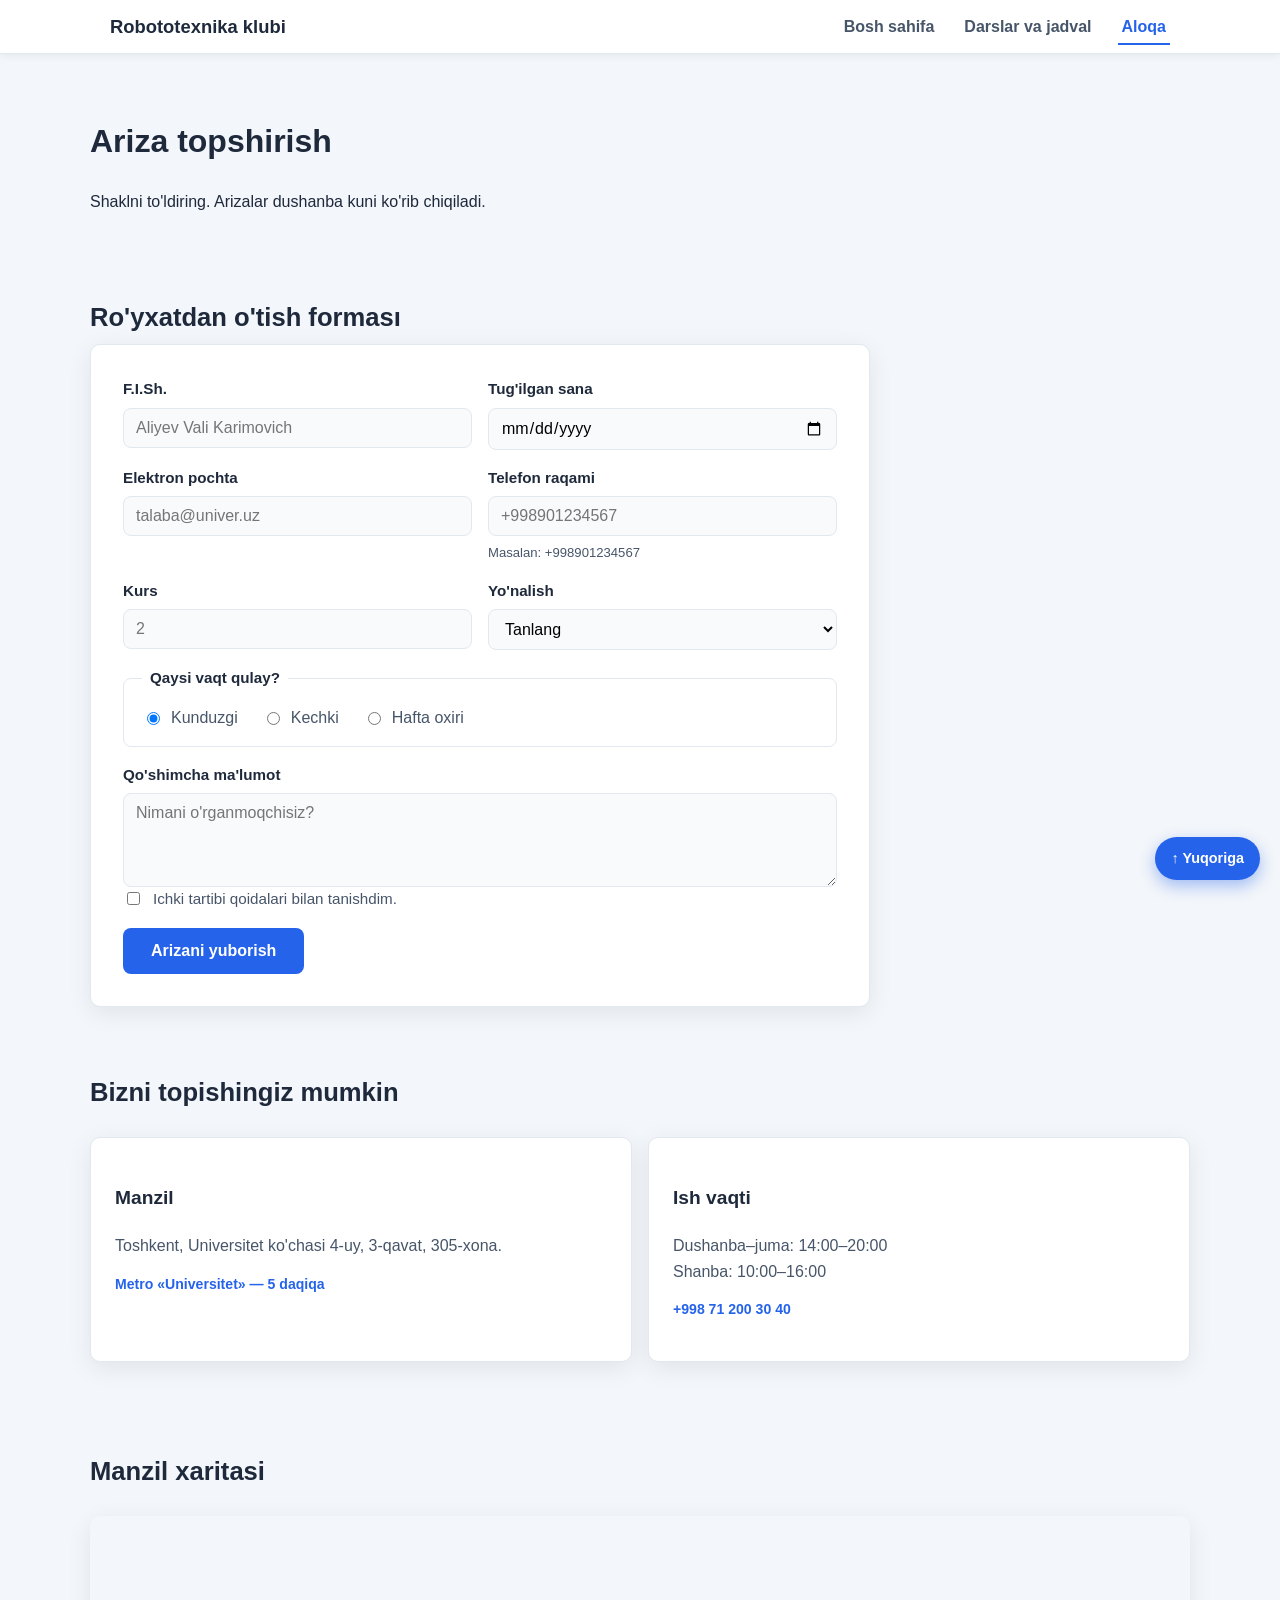
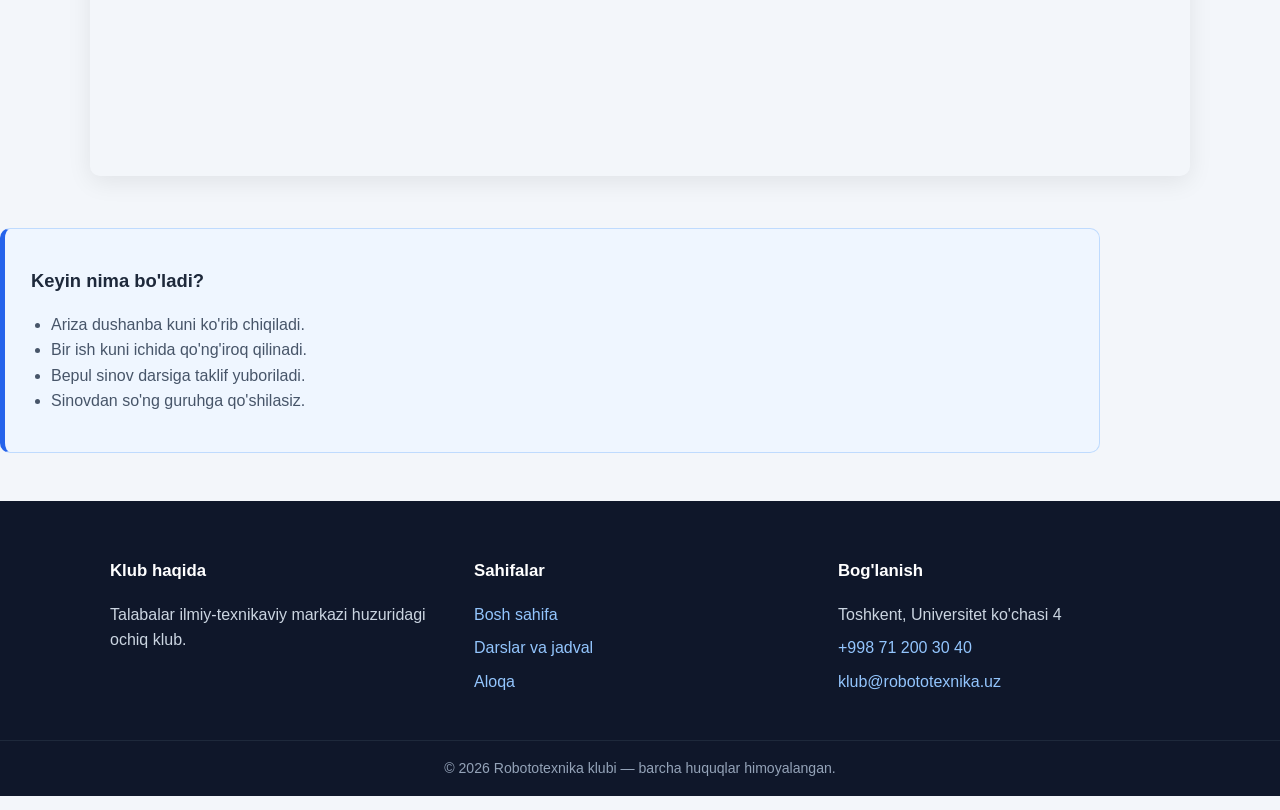
==== 2-amaliyot/aloqa.html @ 87ffa0e6 "2-amaliyot tayyorlandi" ====
<!DOCTYPE html>
<html lang="uz">
<head>
<meta charset="UTF-8">
<meta name="viewport" content="width=device-width, initial-scale=1.0">
<title>Ariza topshirish — Robototexnika klubi</title>
<link rel="stylesheet" href="css/style.css">
</head>
<body id="top">

<header class="site-header">
  <div class="header-inner">
    <a href="index.html" class="logo">Robototexnika klubi</a>
    <nav class="main-nav" aria-label="Asosiy menyu">
      <ul>
        <li><a href="index.html">Bosh sahifa</a></li>
        <li><a href="batafsil.html">Darslar va jadval</a></li>
        <li><a href="aloqa.html" class="active">Aloqa</a></li>
      </ul>
    </nav>
  </div>
</header>

<main>
  <div class="container page-header">
    <h1>Ariza topshirish</h1>
    <p>Shaklni to'ldiring. Arizalar dushanba kuni ko'rib chiqiladi.</p>
  </div>

  <section class="section container">
    <h2 class="section-title">Ro'yxatdan o'tish forması</h2>
    <form class="form-card" action="#" method="post">

      <div class="form-row">
        <div class="field"><label for="fullname">F.I.Sh.</label><input type="text" id="fullname" name="fullname" placeholder="Aliyev Vali Karimovich" required></div>
        <div class="field"><label for="birth">Tug'ilgan sana</label><input type="date" id="birth" name="birth"></div>
      </div>

      <div class="form-row">
        <div class="field"><label for="email">Elektron pochta</label><input type="email" id="email" name="email" placeholder="talaba@univer.uz" required></div>
        <div class="field"><label for="phone">Telefon raqami</label><input type="tel" id="phone" name="phone" pattern="\+998[0-9]{9}" placeholder="+998901234567" title="+998 bilan boshlanadi, 12 belgi" required><span class="hint">Masalan: +998901234567</span></div>
      </div>

      <div class="form-row">
        <div class="field"><label for="course">Kurs</label><input type="number" id="course" name="course" min="1" max="6" placeholder="2"></div>
        <div class="field"><label for="direction">Yo'nalish</label><select id="direction" name="direction" required><option value="">Tanlang</option><option value="arduino">Arduino asoslari</option><option value="python">Python robototexnika</option><option value="3d">3D-printer</option><option value="ai">Sun'iy intellekt</option></select></div>
      </div>

      <fieldset>
        <legend>Qaysi vaqt qulay?</legend>
        <div class="radio-row">
          <label for="slot-day"><input type="radio" id="slot-day" name="slot" value="day" checked> Kunduzgi</label>
          <label for="slot-evening"><input type="radio" id="slot-evening" name="slot" value="evening"> Kechki</label>
          <label for="slot-weekend"><input type="radio" id="slot-weekend" name="slot" value="weekend"> Hafta oxiri</label>
        </div>
      </fieldset>

      <div class="field"><label for="message">Qo'shimcha ma'lumot</label><textarea id="message" name="message" rows="4" placeholder="Nimani o'rganmoqchisiz?"></textarea></div>

      <div class="checkbox-row">
        <input type="checkbox" id="rules" name="rules" required>
        <label for="rules">Ichki tartibi qoidalari bilan tanishdim.</label>
      </div>

      <div class="form-actions"><button type="submit" class="btn btn-primary">Arizani yuborish</button></div>
    </form>
  </section>

  <section class="section container">
    <h2 class="section-title">Bizni topishingiz mumkin</h2>
    <div class="gallery">
      <article class="card"><h3>Manzil</h3><p>Toshkent, Universitet ko'chasi 4-uy, 3-qavat, 305-xona.</p><p class="meta">Metro «Universitet» — 5 daqiqa</p></article>
      <article class="card"><h3>Ish vaqti</h3><p>Dushanba–juma: 14:00–20:00<br>Shanba: 10:00–16:00</p><p class="meta">+998 71 200 30 40</p></article>
    </div>
  </section>

  <section class="section container">
    <h2 class="section-title">Manzil xaritasi</h2>
    <iframe class="map-frame" src="https://www.google.com/maps?q=Toshkent%20Universitet%20ko%27chasi%204&output=embed" title="Robototexnika klubi manzili" loading="lazy"></iframe>
  </section>

  <aside class="container aside-box">
    <h2>Keyin nima bo'ladi?</h2>
    <ul>
      <li>Ariza dushanba kuni ko'rib chiqiladi.</li>
      <li>Bir ish kuni ichida qo'ng'iroq qilinadi.</li>
      <li>Bepul sinov darsiga taklif yuboriladi.</li>
      <li>Sinovdan so'ng guruhga qo'shilasiz.</li>
    </ul>
  </aside>

</main>

<footer class="site-footer">
  <div class="footer-inner">
    <div class="footer-col"><h3>Klub haqida</h3><p>Talabalar ilmiy-texnikaviy markazi huzuridagi ochiq klub.</p></div>
    <div class="footer-col"><h3>Sahifalar</h3><ul><li><a href="index.html">Bosh sahifa</a></li><li><a href="batafsil.html">Darslar va jadval</a></li><li><a href="aloqa.html">Aloqa</a></li></ul></div>
    <div class="footer-col"><h3>Bog'lanish</h3><ul><li>Toshkent, Universitet ko'chasi 4</li><li><a href="tel:+998712003040">+998 71 200 30 40</a></li><li><a href="mailto:klub@robototexnika.uz">klub@robototexnika.uz</a></li></ul></div>
  </div>
  <p class="copyright">© 2026 Robototexnika klubi — barcha huquqlar himoyalangan.</p>
</footer>

<a href="#top" class="back-to-top">↑ Yuqoriga</a>

</body>
</html>
---- 2-amaliyot/css/style.css ----
/* ====== 2-AMALIY ISH — soddalashtirilgan CSS ====== */

* { box-sizing: border-box; }

:root {
  --bg: #f3f6fa; --card: #fff; --text: #1e293b;
  --soft: #475569; --line: #e2e8f0; --blue: #2563eb;
  --blue-h: #1d4ed8; --shadow: 0 6px 24px rgba(0,0,0,.08);
  --r: 10px; --gap: 16px;
}

body { margin:0; font-family:'Segoe UI',Tahoma,sans-serif; background:var(--bg); color:var(--text); line-height:1.6; }

/* Konteyner */
.container { max-width:1100px; margin:0 auto; padding:0 20px; }

/* === B5 — Sticky menyu === */
.site-header { position:sticky; top:0; z-index:100; background:var(--card); border-bottom:1px solid var(--line); box-shadow:0 2px 8px rgba(0,0,0,.06); }
.header-inner { display:flex; justify-content:space-between; align-items:center; gap:var(--gap); padding:12px 20px; max-width:1100px; margin:0 auto; }

/* Logo — inline style olib tashlandi */
.logo { font-weight:700; text-decoration:none; color:#1e293b; font-size:1.15rem; }
.logo:hover { color:var(--blue); }

/* Nav — B8 === */
.main-nav ul { display:flex; align-items:center; gap:8px 22px; margin:0; padding:0; list-style:none; flex-wrap:wrap; }
.main-nav a { padding:8px 4px; color:var(--soft); text-decoration:none; font-weight:600; border-bottom:2px solid transparent; }
.main-nav a:hover { color:var(--blue); border-bottom-color:var(--line); }
.main-nav a.active { color:var(--blue); border-bottom-color:var(--blue); }

/* B11 — Gorizontal + vertikal markazlash */
.hero { display:flex; justify-content:center; align-items:center; min-height:420px; padding:48px 20px; text-align:center; background:linear-gradient(135deg,#1e3a8a,#2563eb); color:#fff; }
.hero-content { max-width:660px; }
.hero h1 { font-size:2.4rem; color:#fff; }
.hero p { color:#dbeafe; }
.hero-actions { display:flex; justify-content:center; flex-wrap:wrap; gap:var(--gap); margin-top:24px; }

/* === B3 — Kartalar === */
.cards { display:flex; flex-wrap:wrap; gap:var(--gap); margin:24px 0; }
.card { position:relative; flex:1 1 280px; background:var(--card); border:1px solid var(--line); border-radius:var(--r); padding:26px 24px; box-shadow:var(--shadow); transition:transform .2s, box-shadow .2s; }
.card:hover { transform:translateY(-6px); box-shadow:0 14px 30px rgba(0,0,0,.14); }
.card h3 { font-size:1.2rem; }
.card p { color:var(--soft); margin-bottom:14px; }
.card .meta { font-weight:600; color:var(--blue); font-size:.88rem; }

/* B6 — Absolute belgi (badge) */
.badge { position:absolute; top:-12px; right:18px; padding:4px 12px; background:#f59e0b; color:#fff; font-weight:700; font-size:.78rem; border-radius:999px; box-shadow:0 4px 10px rgba(245,158,11,.4); }
.badge-blue { background:var(--blue); box-shadow:0 4px 10px rgba(37,99,235,.4); }

/* Statistika */
.stats { display:flex; flex-wrap:wrap; justify-content:center; gap:16px 48px; padding:26px 20px; background:var(--card); border:1px solid var(--line); border-radius:var(--r); box-shadow:var(--shadow); }
.stat-num { font-size:2rem; font-weight:700; color:var(--blue); }
.stat-label { color:var(--soft); font-size:.95rem; }

/* Rasm galereyasi (figure + figcaption) */
.gallery { display:flex; flex-wrap:wrap; gap:var(--gap); margin:24px 0; }
.gallery-item { flex:1 1 320px; margin:0; background:var(--card); border:1px solid var(--line); border-radius:var(--r); overflow:hidden; box-shadow:var(--shadow); }
.gallery-item img { display:block; width:100%; height:230px; object-fit:cover; }
.gallery-item figcaption { padding:12px 18px; font-size:.92rem; color:var(--soft); }

/* Video */
.video-box video { display:block; width:100%; max-width:860px; margin:0 auto; background:#000; border-radius:var(--r); box-shadow:var(--shadow); }
.video-note { text-align:center; font-size:.88rem; color:var(--soft); margin-top:10px; }

/* Aside */
.aside-box { padding:22px 26px; background:#eff6ff; border:1px solid #bfdbfe; border-left:5px solid var(--blue); border-radius:var(--r); margin:28px 0; }
.aside-box h2 { font-size:1.15rem; }
.aside-box ul { padding-left:20px; color:var(--soft); }

/* === B4 — Jadval (2/4 qiymatli) === */
.table-wrap { overflow-x:auto; margin:24px 0; background:var(--card); border:1px solid var(--line); border-radius:var(--r); box-shadow:var(--shadow); }
table { width:100%; min-width:640px; border-collapse:collapse; }
caption { caption-side:top; padding:16px 20px 0; font-weight:700; text-align:left; }
thead th { padding:12px 16px; background:var(--blue); color:#fff; text-align:left; font-size:.95rem; }
tbody td, tbody th { padding:12px 16px; border-top:1px solid var(--line); text-align:left; vertical-align:top; }
.table-note { background:#eff6ff; color:var(--soft); font-size:.92rem; }

/* === B12 — Forma === */
.form-card { padding:32px; max-width:780px; background:var(--card); border:1px solid var(--line); border-radius:var(--r); box-shadow:var(--shadow); }
.form-row { display:flex; flex-wrap:wrap; gap:var(--gap); margin-bottom:var(--gap); }
.field { flex:1 1 300px; display:flex; flex-direction:column; gap:6px; }
.field label { font-weight:600; font-size:.95rem; }
.field input, .field select, .field textarea { padding:10px 12px; border:1.5px solid var(--line); border-radius:8px; background:#f8fafc; font-family:inherit; font-size:1rem; }
.field input:focus, .field select:focus, .field textarea:focus { outline:none; border-color:var(--blue); background:#fff; }
.hint { font-size:.82rem; color:var(--soft); }

/* Radio / checkbox */
fieldset { margin:0 0 var(--gap); padding:14px 18px 16px; border:1px solid var(--line); border-radius:8px; }
legend { padding:0 8px; font-weight:700; font-size:.95rem; }
.radio-row { display:flex; flex-wrap:wrap; gap:12px 24px; }
.radio-row label { display:flex; align-items:center; gap:8px; font-weight:400; color:var(--soft); }

.checkbox-row { display:flex; align-items:flex-start; gap:10px; margin-bottom:var(--gap); }
.checkbox-row input { margin-top:5px; }
.checkbox-row label { font-weight:400; font-size:.95rem; color:var(--soft); }

.form-actions { margin-top:8px; }

/* Maqolalar orasidagi qo'shimcha masofa */
.card-spaced { margin-top:20px; }

/* === B7 — Yuqoriga tugma === */
.back-to-top { position:fixed; right:20px; bottom:20px; z-index:90; padding:10px 16px; background:var(--blue); color:#fff; font-weight:600; font-size:.9rem; text-decoration:none; border-radius:999px; box-shadow:0 6px 16px rgba(37,99,235,.4); transition:background .15s; }
.back-to-top:hover { background:var(--blue-h); color:#fff; }

/* === B10 — Footer === */
.site-footer { margin-top:48px; background:#0f172a; color:#cbd5e1; }
.footer-inner { display:flex; flex-wrap:wrap; gap:32px; padding:40px 20px 24px; max-width:1100px; margin:0 auto; }
.footer-col { flex:1 1 240px; }
.footer-col h3 { color:#fff; font-size:1.05rem; }
.footer-col ul { list-style:none; padding:0; margin:0; }
.footer-col li { margin-bottom:8px; }
.footer-col a { color:#93c5fd; text-decoration:none; }
.footer-col a:hover { color:#fff; text-decoration:underline; }
.copyright { text-align:center; padding:16px 20px; font-size:.88rem; color:#94a3b8; border-top:1px solid #1e293b; }

/* Xaritada iframe */
.map-frame { display:block; width:100%; height:260px; margin:24px 0 16px; border:0; border-radius:var(--r); box-shadow:var(--shadow); }

/* Qo'shimcha: hover */
.btn { display:inline-block; padding:12px 26px; border:2px solid transparent; border-radius:8px; font-size:1rem; font-weight:600; font-family:inherit; text-decoration:none; cursor:pointer; transition:background .15s, transform .15s; }
.btn-primary { background:var(--blue); color:#fff; }
.btn-primary:hover { background:var(--blue-h); transform:translateY(-2px); }
.btn-light { background:#fff; color:var(--blue); }
.btn-light:hover { background:#e0e7ff; color:var(--blue-h); }
.btn-ghost { background:transparent; color:#fff; border-color:rgba(255,255,255,.7); }
.btn-ghost:hover { background:rgba(255,255,255,.15); color:#fff; }

.page-header { padding:40px 0 10px; }
.section { padding:36px 0 8px; }
.section-title { font-size:1.6rem; margin-bottom:6px; }
.section-lead { color:var(--soft); max-width:720px; margin-bottom:20px; }

@media (max-width:768px) {
  .header-inner { flex-direction:column; gap:8px; }
  .main-nav ul { justify-content:center; }
  .hero { min-height:320px; padding:36px 16px; }
  .hero h1 { font-size:1.8rem; }
  .cards { flex-direction:column; align-items:center; }
  .card, .gallery-item { flex:1 1 100%; }
  .stats { gap:18px 28px; }
  .form-card { padding:22px 18px; }
  .form-row { flex-direction:column; }
  .field { flex:1 1 auto; }
  .footer-inner { flex-direction:column; gap:24px; }
  .back-to-top { right:12px; bottom:12px; padding:8px 12px; font-size:.82rem; }
}
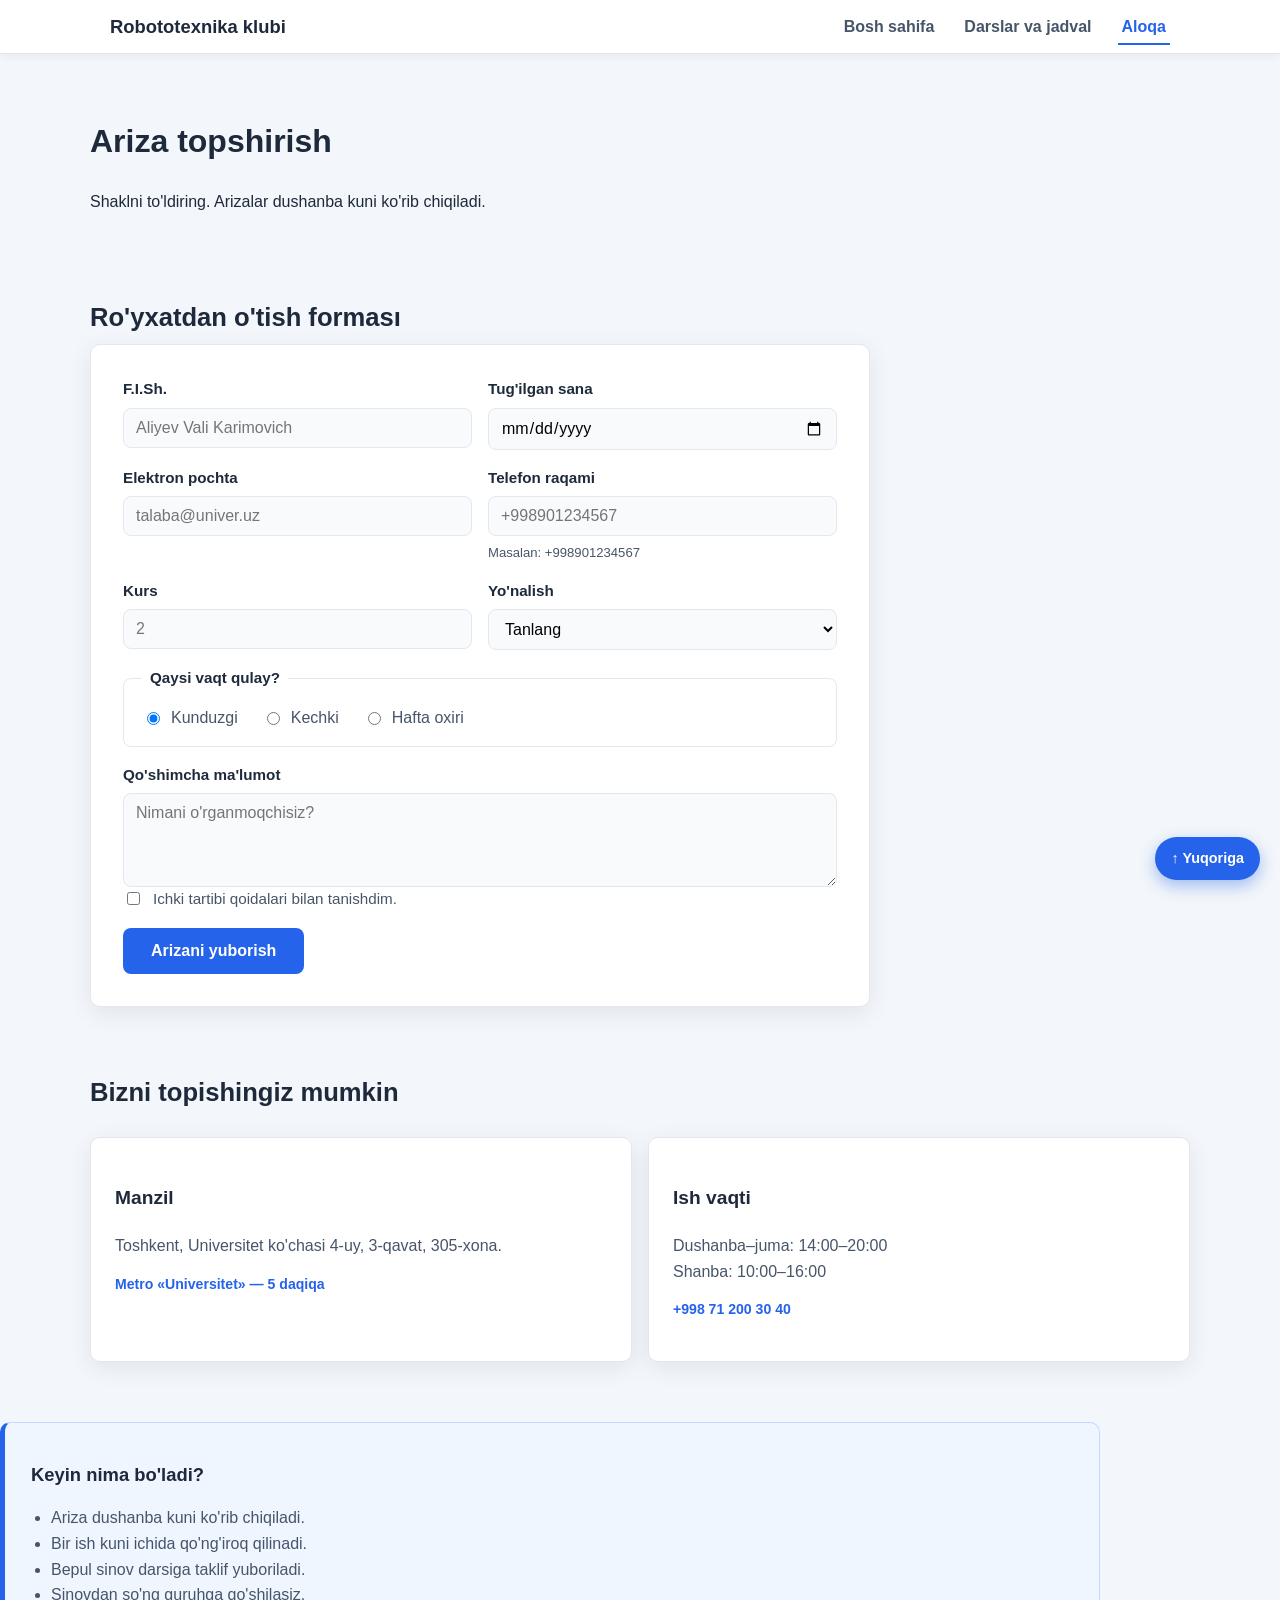
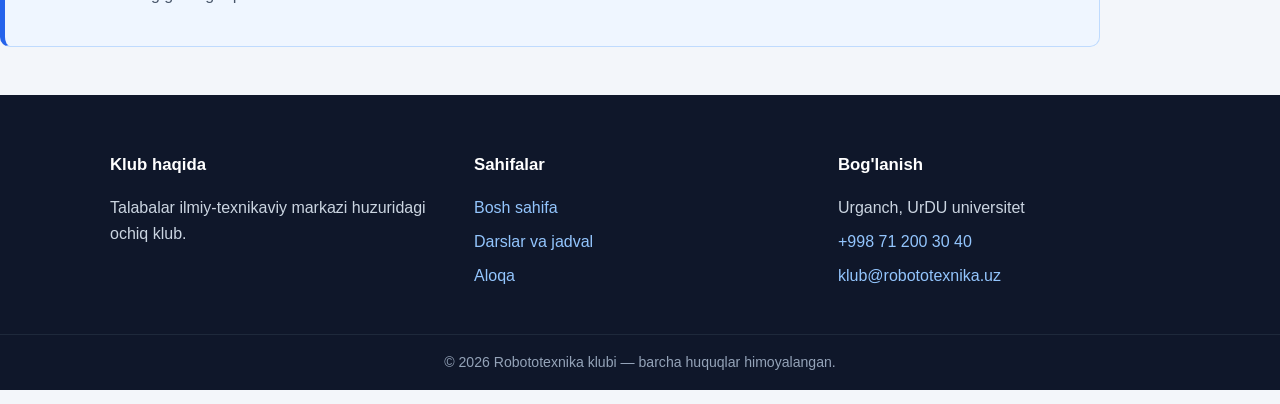
==== commit 8f2360cb: "ana" ====
--- a/2-amaliyot/aloqa.html
+++ b/2-amaliyot/aloqa.html
@@ -74,12 +74,8 @@
     </div>
   </section>
 
-  <section class="section container">
-    <h2 class="section-title">Manzil xaritasi</h2>
-    <iframe class="map-frame" src="https://www.google.com/maps?q=Toshkent%20Universitet%20ko%27chasi%204&output=embed" title="Robototexnika klubi manzili" loading="lazy"></iframe>
-  </section>
+  <aside class="container aside-box">
 
-  <aside class="container aside-box">
     <h2>Keyin nima bo'ladi?</h2>
     <ul>
       <li>Ariza dushanba kuni ko'rib chiqiladi.</li>
@@ -95,7 +91,7 @@
   <div class="footer-inner">
     <div class="footer-col"><h3>Klub haqida</h3><p>Talabalar ilmiy-texnikaviy markazi huzuridagi ochiq klub.</p></div>
     <div class="footer-col"><h3>Sahifalar</h3><ul><li><a href="index.html">Bosh sahifa</a></li><li><a href="batafsil.html">Darslar va jadval</a></li><li><a href="aloqa.html">Aloqa</a></li></ul></div>
-    <div class="footer-col"><h3>Bog'lanish</h3><ul><li>Toshkent, Universitet ko'chasi 4</li><li><a href="tel:+998712003040">+998 71 200 30 40</a></li><li><a href="mailto:klub@robototexnika.uz">klub@robototexnika.uz</a></li></ul></div>
+    <div class="footer-col"><h3>Bog'lanish</h3><ul><li>Urganch, UrDU universitet</li><li><a href="tel:+998712003040">+998 71 200 30 40</a></li><li><a href="mailto:klub@robototexnika.uz">klub@robototexnika.uz</a></li></ul></div>
   </div>
   <p class="copyright">© 2026 Robototexnika klubi — barcha huquqlar himoyalangan.</p>
 </footer>
--- a/2-amaliyot/css/style.css
+++ b/2-amaliyot/css/style.css
@@ -1,147 +1,616 @@
-/* ====== 2-AMALIY ISH — soddalashtirilgan CSS ====== */
-
-* { box-sizing: border-box; }
+* {
+    box-sizing: border-box;
+}
 
 :root {
-  --bg: #f3f6fa; --card: #fff; --text: #1e293b;
-  --soft: #475569; --line: #e2e8f0; --blue: #2563eb;
-  --blue-h: #1d4ed8; --shadow: 0 6px 24px rgba(0,0,0,.08);
-  --r: 10px; --gap: 16px;
-}
-
-body { margin:0; font-family:'Segoe UI',Tahoma,sans-serif; background:var(--bg); color:var(--text); line-height:1.6; }
-
-/* Konteyner */
-.container { max-width:1100px; margin:0 auto; padding:0 20px; }
-
-/* === B5 — Sticky menyu === */
-.site-header { position:sticky; top:0; z-index:100; background:var(--card); border-bottom:1px solid var(--line); box-shadow:0 2px 8px rgba(0,0,0,.06); }
-.header-inner { display:flex; justify-content:space-between; align-items:center; gap:var(--gap); padding:12px 20px; max-width:1100px; margin:0 auto; }
-
-/* Logo — inline style olib tashlandi */
-.logo { font-weight:700; text-decoration:none; color:#1e293b; font-size:1.15rem; }
-.logo:hover { color:var(--blue); }
-
-/* Nav — B8 === */
-.main-nav ul { display:flex; align-items:center; gap:8px 22px; margin:0; padding:0; list-style:none; flex-wrap:wrap; }
-.main-nav a { padding:8px 4px; color:var(--soft); text-decoration:none; font-weight:600; border-bottom:2px solid transparent; }
-.main-nav a:hover { color:var(--blue); border-bottom-color:var(--line); }
-.main-nav a.active { color:var(--blue); border-bottom-color:var(--blue); }
-
-/* B11 — Gorizontal + vertikal markazlash */
-.hero { display:flex; justify-content:center; align-items:center; min-height:420px; padding:48px 20px; text-align:center; background:linear-gradient(135deg,#1e3a8a,#2563eb); color:#fff; }
-.hero-content { max-width:660px; }
-.hero h1 { font-size:2.4rem; color:#fff; }
-.hero p { color:#dbeafe; }
-.hero-actions { display:flex; justify-content:center; flex-wrap:wrap; gap:var(--gap); margin-top:24px; }
-
-/* === B3 — Kartalar === */
-.cards { display:flex; flex-wrap:wrap; gap:var(--gap); margin:24px 0; }
-.card { position:relative; flex:1 1 280px; background:var(--card); border:1px solid var(--line); border-radius:var(--r); padding:26px 24px; box-shadow:var(--shadow); transition:transform .2s, box-shadow .2s; }
-.card:hover { transform:translateY(-6px); box-shadow:0 14px 30px rgba(0,0,0,.14); }
-.card h3 { font-size:1.2rem; }
-.card p { color:var(--soft); margin-bottom:14px; }
-.card .meta { font-weight:600; color:var(--blue); font-size:.88rem; }
-
-/* B6 — Absolute belgi (badge) */
-.badge { position:absolute; top:-12px; right:18px; padding:4px 12px; background:#f59e0b; color:#fff; font-weight:700; font-size:.78rem; border-radius:999px; box-shadow:0 4px 10px rgba(245,158,11,.4); }
-.badge-blue { background:var(--blue); box-shadow:0 4px 10px rgba(37,99,235,.4); }
-
-/* Statistika */
-.stats { display:flex; flex-wrap:wrap; justify-content:center; gap:16px 48px; padding:26px 20px; background:var(--card); border:1px solid var(--line); border-radius:var(--r); box-shadow:var(--shadow); }
-.stat-num { font-size:2rem; font-weight:700; color:var(--blue); }
-.stat-label { color:var(--soft); font-size:.95rem; }
-
-/* Rasm galereyasi (figure + figcaption) */
-.gallery { display:flex; flex-wrap:wrap; gap:var(--gap); margin:24px 0; }
-.gallery-item { flex:1 1 320px; margin:0; background:var(--card); border:1px solid var(--line); border-radius:var(--r); overflow:hidden; box-shadow:var(--shadow); }
-.gallery-item img { display:block; width:100%; height:230px; object-fit:cover; }
-.gallery-item figcaption { padding:12px 18px; font-size:.92rem; color:var(--soft); }
-
-/* Video */
-.video-box video { display:block; width:100%; max-width:860px; margin:0 auto; background:#000; border-radius:var(--r); box-shadow:var(--shadow); }
-.video-note { text-align:center; font-size:.88rem; color:var(--soft); margin-top:10px; }
-
-/* Aside */
-.aside-box { padding:22px 26px; background:#eff6ff; border:1px solid #bfdbfe; border-left:5px solid var(--blue); border-radius:var(--r); margin:28px 0; }
-.aside-box h2 { font-size:1.15rem; }
-.aside-box ul { padding-left:20px; color:var(--soft); }
-
-/* === B4 — Jadval (2/4 qiymatli) === */
-.table-wrap { overflow-x:auto; margin:24px 0; background:var(--card); border:1px solid var(--line); border-radius:var(--r); box-shadow:var(--shadow); }
-table { width:100%; min-width:640px; border-collapse:collapse; }
-caption { caption-side:top; padding:16px 20px 0; font-weight:700; text-align:left; }
-thead th { padding:12px 16px; background:var(--blue); color:#fff; text-align:left; font-size:.95rem; }
-tbody td, tbody th { padding:12px 16px; border-top:1px solid var(--line); text-align:left; vertical-align:top; }
-.table-note { background:#eff6ff; color:var(--soft); font-size:.92rem; }
-
-/* === B12 — Forma === */
-.form-card { padding:32px; max-width:780px; background:var(--card); border:1px solid var(--line); border-radius:var(--r); box-shadow:var(--shadow); }
-.form-row { display:flex; flex-wrap:wrap; gap:var(--gap); margin-bottom:var(--gap); }
-.field { flex:1 1 300px; display:flex; flex-direction:column; gap:6px; }
-.field label { font-weight:600; font-size:.95rem; }
-.field input, .field select, .field textarea { padding:10px 12px; border:1.5px solid var(--line); border-radius:8px; background:#f8fafc; font-family:inherit; font-size:1rem; }
-.field input:focus, .field select:focus, .field textarea:focus { outline:none; border-color:var(--blue); background:#fff; }
-.hint { font-size:.82rem; color:var(--soft); }
-
-/* Radio / checkbox */
-fieldset { margin:0 0 var(--gap); padding:14px 18px 16px; border:1px solid var(--line); border-radius:8px; }
-legend { padding:0 8px; font-weight:700; font-size:.95rem; }
-.radio-row { display:flex; flex-wrap:wrap; gap:12px 24px; }
-.radio-row label { display:flex; align-items:center; gap:8px; font-weight:400; color:var(--soft); }
-
-.checkbox-row { display:flex; align-items:flex-start; gap:10px; margin-bottom:var(--gap); }
-.checkbox-row input { margin-top:5px; }
-.checkbox-row label { font-weight:400; font-size:.95rem; color:var(--soft); }
-
-.form-actions { margin-top:8px; }
-
-/* Maqolalar orasidagi qo'shimcha masofa */
-.card-spaced { margin-top:20px; }
-
-/* === B7 — Yuqoriga tugma === */
-.back-to-top { position:fixed; right:20px; bottom:20px; z-index:90; padding:10px 16px; background:var(--blue); color:#fff; font-weight:600; font-size:.9rem; text-decoration:none; border-radius:999px; box-shadow:0 6px 16px rgba(37,99,235,.4); transition:background .15s; }
-.back-to-top:hover { background:var(--blue-h); color:#fff; }
-
-/* === B10 — Footer === */
-.site-footer { margin-top:48px; background:#0f172a; color:#cbd5e1; }
-.footer-inner { display:flex; flex-wrap:wrap; gap:32px; padding:40px 20px 24px; max-width:1100px; margin:0 auto; }
-.footer-col { flex:1 1 240px; }
-.footer-col h3 { color:#fff; font-size:1.05rem; }
-.footer-col ul { list-style:none; padding:0; margin:0; }
-.footer-col li { margin-bottom:8px; }
-.footer-col a { color:#93c5fd; text-decoration:none; }
-.footer-col a:hover { color:#fff; text-decoration:underline; }
-.copyright { text-align:center; padding:16px 20px; font-size:.88rem; color:#94a3b8; border-top:1px solid #1e293b; }
-
-/* Xaritada iframe */
-.map-frame { display:block; width:100%; height:260px; margin:24px 0 16px; border:0; border-radius:var(--r); box-shadow:var(--shadow); }
-
-/* Qo'shimcha: hover */
-.btn { display:inline-block; padding:12px 26px; border:2px solid transparent; border-radius:8px; font-size:1rem; font-weight:600; font-family:inherit; text-decoration:none; cursor:pointer; transition:background .15s, transform .15s; }
-.btn-primary { background:var(--blue); color:#fff; }
-.btn-primary:hover { background:var(--blue-h); transform:translateY(-2px); }
-.btn-light { background:#fff; color:var(--blue); }
-.btn-light:hover { background:#e0e7ff; color:var(--blue-h); }
-.btn-ghost { background:transparent; color:#fff; border-color:rgba(255,255,255,.7); }
-.btn-ghost:hover { background:rgba(255,255,255,.15); color:#fff; }
-
-.page-header { padding:40px 0 10px; }
-.section { padding:36px 0 8px; }
-.section-title { font-size:1.6rem; margin-bottom:6px; }
-.section-lead { color:var(--soft); max-width:720px; margin-bottom:20px; }
-
-@media (max-width:768px) {
-  .header-inner { flex-direction:column; gap:8px; }
-  .main-nav ul { justify-content:center; }
-  .hero { min-height:320px; padding:36px 16px; }
-  .hero h1 { font-size:1.8rem; }
-  .cards { flex-direction:column; align-items:center; }
-  .card, .gallery-item { flex:1 1 100%; }
-  .stats { gap:18px 28px; }
-  .form-card { padding:22px 18px; }
-  .form-row { flex-direction:column; }
-  .field { flex:1 1 auto; }
-  .footer-inner { flex-direction:column; gap:24px; }
-  .back-to-top { right:12px; bottom:12px; padding:8px 12px; font-size:.82rem; }
-}
+    --bg: #f3f6fa;
+    --card: #fff;
+    --text: #1e293b;
+    --soft: #475569;
+    --line: #e2e8f0;
+    --blue: #2563eb;
+    --blue-h: #1d4ed8;
+    --shadow: 0 6px 24px rgba(0, 0, 0, .08);
+    --r: 10px;
+    --gap: 16px;
+}
+
+body {
+    margin: 0;
+    font-family: 'Segoe UI', Tahoma, sans-serif;
+    background: var(--bg);
+    color: var(--text);
+    line-height: 1.6;
+}
+
+.container {
+    max-width: 1100px;
+    margin: 0 auto;
+    padding: 0 20px;
+}
+
+.site-header {
+    position: sticky;
+    top: 0;
+    z-index: 100;
+    background: var(--card);
+    border-bottom: 1px solid var(--line);
+    box-shadow: 0 2px 8px rgba(0, 0, 0, .06);
+}
+
+.header-inner {
+    display: flex;
+    justify-content: space-between;
+    align-items: center;
+    gap: var(--gap);
+    padding: 12px 20px;
+    max-width: 1100px;
+    margin: 0 auto;
+}
+
+.logo {
+    font-weight: 700;
+    text-decoration: none;
+    color: #1e293b;
+    font-size: 1.15rem;
+}
+
+.logo:hover {
+    color: var(--blue);
+}
+
+.main-nav ul {
+    display: flex;
+    align-items: center;
+    gap: 8px 22px;
+    margin: 0;
+    padding: 0;
+    list-style: none;
+    flex-wrap: wrap;
+}
+
+.main-nav a {
+    padding: 8px 4px;
+    color: var(--soft);
+    text-decoration: none;
+    font-weight: 600;
+    border-bottom: 2px solid transparent;
+}
+
+.main-nav a:hover {
+    color: var(--blue);
+    border-bottom-color: var(--line);
+}
+
+.main-nav a.active {
+    color: var(--blue);
+    border-bottom-color: var(--blue);
+}
+
+.hero {
+    display: flex;
+    justify-content: center;
+    align-items: center;
+    min-height: 420px;
+    padding: 48px 20px;
+    text-align: center;
+    background: linear-gradient(135deg, #1e3a8a, #2563eb);
+    color: #fff;
+}
+
+.hero-content {
+    max-width: 660px;
+}
+
+.hero h1 {
+    font-size: 2.4rem;
+    color: #fff;
+}
+
+.hero p {
+    color: #dbeafe;
+}
+
+.hero-actions {
+    display: flex;
+    justify-content: center;
+    flex-wrap: wrap;
+    gap: var(--gap);
+    margin-top: 24px;
+}
+
+.cards {
+    display: flex;
+    flex-wrap: wrap;
+    gap: var(--gap);
+    margin: 24px 0;
+}
+
+.card {
+    position: relative;
+    flex: 1 1 280px;
+    background: var(--card);
+    border: 1px solid var(--line);
+    border-radius: var(--r);
+    padding: 26px 24px;
+    box-shadow: var(--shadow);
+    transition: transform .2s, box-shadow .2s;
+}
+
+.card:hover {
+    transform: translateY(-6px);
+    box-shadow: 0 14px 30px rgba(0, 0, 0, .14);
+}
+
+.card h3 {
+    font-size: 1.2rem;
+}
+
+.card p {
+    color: var(--soft);
+    margin-bottom: 14px;
+}
+
+.card .meta {
+    font-weight: 600;
+    color: var(--blue);
+    font-size: .88rem;
+}
+
+.badge {
+    position: absolute;
+    top: -12px;
+    right: 18px;
+    padding: 4px 12px;
+    background: #f59e0b;
+    color: #fff;
+    font-weight: 700;
+    font-size: .78rem;
+    border-radius: 999px;
+    box-shadow: 0 4px 10px rgba(245, 158, 11, .4);
+}
+
+.badge-blue {
+    background: var(--blue);
+    box-shadow: 0 4px 10px rgba(37, 99, 235, .4);
+}
+
+.stats {
+    display: flex;
+    flex-wrap: wrap;
+    justify-content: center;
+    gap: 16px 48px;
+    padding: 26px 20px;
+    background: var(--card);
+    border: 1px solid var(--line);
+    border-radius: var(--r);
+    box-shadow: var(--shadow);
+}
+
+.stat-num {
+    font-size: 2rem;
+    font-weight: 700;
+    color: var(--blue);
+}
+
+.stat-label {
+    color: var(--soft);
+    font-size: .95rem;
+}
+
+.gallery {
+    display: flex;
+    flex-wrap: wrap;
+    gap: var(--gap);
+    margin: 24px 0;
+}
+
+.gallery-item {
+    flex: 1 1 320px;
+    margin: 0;
+    background: var(--card);
+    border: 1px solid var(--line);
+    border-radius: var(--r);
+    overflow: hidden;
+    box-shadow: var(--shadow);
+}
+
+.gallery-item img {
+    display: block;
+    width: 100%;
+    height: 230px;
+    object-fit: cover;
+}
+
+.gallery-item figcaption {
+    padding: 12px 18px;
+    font-size: .92rem;
+    color: var(--soft);
+}
+
+.video-box video {
+    display: block;
+    width: 100%;
+    max-width: 860px;
+    margin: 0 auto;
+    background: #000;
+    border-radius: var(--r);
+    box-shadow: var(--shadow);
+}
+
+.video-note {
+    text-align: center;
+    font-size: .88rem;
+    color: var(--soft);
+    margin-top: 10px;
+}
+
+.aside-box {
+    padding: 22px 26px;
+    background: #eff6ff;
+    border: 1px solid #bfdbfe;
+    border-left: 5px solid var(--blue);
+    border-radius: var(--r);
+    margin: 28px 0;
+}
+
+.aside-box h2 {
+    font-size: 1.15rem;
+}
+
+.aside-box ul {
+    padding-left: 20px;
+    color: var(--soft);
+}
+
+.table-wrap {
+    overflow-x: auto;
+    margin: 24px 0;
+    background: var(--card);
+    border: 1px solid var(--line);
+    border-radius: var(--r);
+    box-shadow: var(--shadow);
+}
+
+table {
+    width: 100%;
+    min-width: 640px;
+    border-collapse: collapse;
+}
+
+caption {
+    caption-side: top;
+    padding: 16px 20px 0;
+    font-weight: 700;
+    text-align: left;
+}
+
+thead th {
+    padding: 12px 16px;
+    background: var(--blue);
+    color: #fff;
+    text-align: left;
+    font-size: .95rem;
+}
+
+tbody td,
+tbody th {
+    padding: 12px 16px;
+    border-top: 1px solid var(--line);
+    text-align: left;
+    vertical-align: top;
+}
+
+.table-note {
+    background: #eff6ff;
+    color: var(--soft);
+    font-size: .92rem;
+}
+
+.form-card {
+    padding: 32px;
+    max-width: 780px;
+    background: var(--card);
+    border: 1px solid var(--line);
+    border-radius: var(--r);
+    box-shadow: var(--shadow);
+}
+
+.form-row {
+    display: flex;
+    flex-wrap: wrap;
+    gap: var(--gap);
+    margin-bottom: var(--gap);
+}
+
+.field {
+    flex: 1 1 300px;
+    display: flex;
+    flex-direction: column;
+    gap: 6px;
+}
+
+.field label {
+    font-weight: 600;
+    font-size: .95rem;
+}
+
+.field input,
+.field select,
+.field textarea {
+    padding: 10px 12px;
+    border: 1.5px solid var(--line);
+    border-radius: 8px;
+    background: #f8fafc;
+    font-family: inherit;
+    font-size: 1rem;
+}
+
+.field input:focus,
+.field select:focus,
+.field textarea:focus {
+    outline: none;
+    border-color: var(--blue);
+    background: #fff;
+}
+
+.hint {
+    font-size: .82rem;
+    color: var(--soft);
+}
+
+fieldset {
+    margin: 0 0 var(--gap);
+    padding: 14px 18px 16px;
+    border: 1px solid var(--line);
+    border-radius: 8px;
+}
+
+legend {
+    padding: 0 8px;
+    font-weight: 700;
+    font-size: .95rem;
+}
+
+.radio-row {
+    display: flex;
+    flex-wrap: wrap;
+    gap: 12px 24px;
+}
+
+.radio-row label {
+    display: flex;
+    align-items: center;
+    gap: 8px;
+    font-weight: 400;
+    color: var(--soft);
+}
+
+.checkbox-row {
+    display: flex;
+    align-items: flex-start;
+    gap: 10px;
+    margin-bottom: var(--gap);
+}
+
+.checkbox-row input {
+    margin-top: 5px;
+}
+
+.checkbox-row label {
+    font-weight: 400;
+    font-size: .95rem;
+    color: var(--soft);
+}
+
+.form-actions {
+    margin-top: 8px;
+}
+
+.card-spaced {
+    margin-top: 20px;
+}
+
+.back-to-top {
+    position: fixed;
+    right: 20px;
+    bottom: 20px;
+    z-index: 90;
+    padding: 10px 16px;
+    background: var(--blue);
+    color: #fff;
+    font-weight: 600;
+    font-size: .9rem;
+    text-decoration: none;
+    border-radius: 999px;
+    box-shadow: 0 6px 16px rgba(37, 99, 235, .4);
+    transition: background .15s;
+}
+
+.back-to-top:hover {
+    background: var(--blue-h);
+    color: #fff;
+}
+
+.site-footer {
+    margin-top: 48px;
+    background: #0f172a;
+    color: #cbd5e1;
+}
+
+.footer-inner {
+    display: flex;
+    flex-wrap: wrap;
+    gap: 32px;
+    padding: 40px 20px 24px;
+    max-width: 1100px;
+    margin: 0 auto;
+}
+
+.footer-col {
+    flex: 1 1 240px;
+}
+
+.footer-col h3 {
+    color: #fff;
+    font-size: 1.05rem;
+}
+
+.footer-col ul {
+    list-style: none;
+    padding: 0;
+    margin: 0;
+}
+
+.footer-col li {
+    margin-bottom: 8px;
+}
+
+.footer-col a {
+    color: #93c5fd;
+    text-decoration: none;
+}
+
+.footer-col a:hover {
+    color: #fff;
+    text-decoration: underline;
+}
+
+.copyright {
+    text-align: center;
+    padding: 16px 20px;
+    font-size: .88rem;
+    color: #94a3b8;
+    border-top: 1px solid #1e293b;
+}
+
+.map-frame {
+    display: block;
+    width: 100%;
+    height: 260px;
+    margin: 24px 0 16px;
+    border: 0;
+    border-radius: var(--r);
+    box-shadow: var(--shadow);
+}
+
+.btn {
+    display: inline-block;
+    padding: 12px 26px;
+    border: 2px solid transparent;
+    border-radius: 8px;
+    font-size: 1rem;
+    font-weight: 600;
+    font-family: inherit;
+    text-decoration: none;
+    cursor: pointer;
+    transition: background .15s, transform .15s;
+}
+
+.btn-primary {
+    background: var(--blue);
+    color: #fff;
+}
+
+.btn-primary:hover {
+    background: var(--blue-h);
+    transform: translateY(-2px);
+}
+
+.btn-light {
+    background: #fff;
+    color: var(--blue);
+}
+
+.btn-light:hover {
+    background: #e0e7ff;
+    color: var(--blue-h);
+}
+
+.btn-ghost {
+    background: transparent;
+    color: #fff;
+    border-color: rgba(255, 255, 255, .7);
+}
+
+.btn-ghost:hover {
+    background: rgba(255, 255, 255, .15);
+    color: #fff;
+}
+
+.page-header {
+    padding: 40px 0 10px;
+}
+
+.section {
+    padding: 36px 0 8px;
+}
+
+.section-title {
+    font-size: 1.6rem;
+    margin-bottom: 6px;
+}
+
+.section-lead {
+    color: var(--soft);
+    max-width: 720px;
+    margin-bottom: 20px;
+}
+
+@media (max-width: 768px) {
+    .header-inner {
+        flex-direction: column;
+        gap: 8px;
+    }
+
+    .main-nav ul {
+        justify-content: center;
+    }
+
+    .hero {
+        min-height: 320px;
+        padding: 36px 16px;
+    }
+
+    .hero h1 {
+        font-size: 1.8rem;
+    }
+
+    .cards {
+        flex-direction: column;
+        align-items: center;
+    }
+
+    .card,
+    .gallery-item {
+        flex: 1 1 100%;
+    }
+
+    .stats {
+        gap: 18px 28px;
+    }
+
+    .form-card {
+        padding: 22px 18px;
+    }
+
+    .form-row {
+        flex-direction: column;
+    }
+
+    .field {
+        flex: 1 1 auto;
+    }
+
+    .footer-inner {
+        flex-direction: column;
+        gap: 24px;
+    }
+
+    .back-to-top {
+        right: 12px;
+        bottom: 12px;
+        padding: 8px 12px;
+        font-size: .82rem;
+    }
+}
